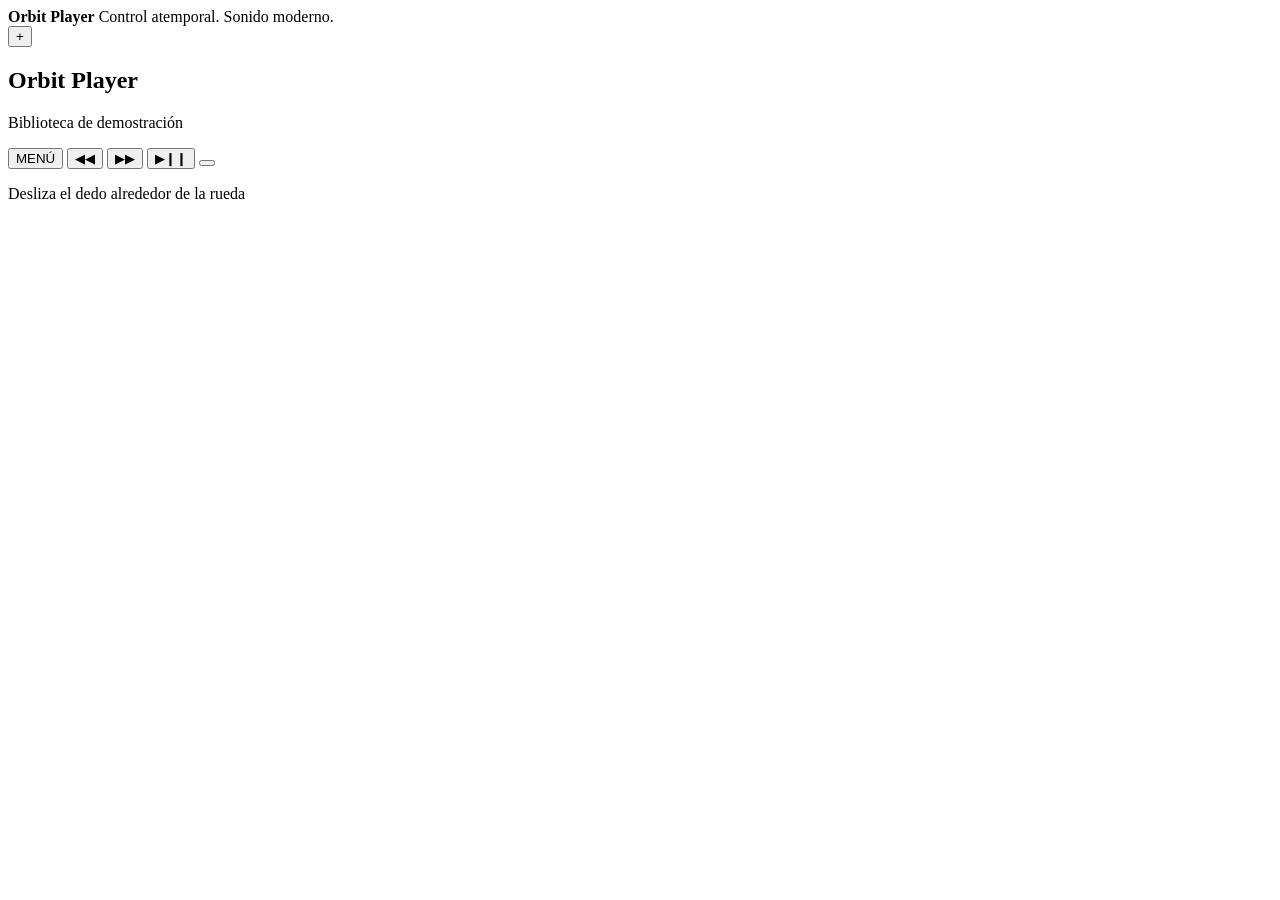
==== Preview/index.html @ 56c29f72 "feat(preview): add the mobile Orbit Player shell" ====
<!doctype html>
<html lang="es">
<head>
  <meta charset="utf-8">
  <meta name="viewport" content="width=device-width, initial-scale=1, viewport-fit=cover, user-scalable=no">
  <meta name="theme-color" content="#101218">
  <meta name="apple-mobile-web-app-capable" content="yes">
  <meta name="apple-mobile-web-app-status-bar-style" content="black-translucent">
  <meta name="apple-mobile-web-app-title" content="Orbit Player">
  <title>Orbit Player — Preview</title>
  <link rel="manifest" href="manifest.webmanifest">
  <link rel="stylesheet" href="styles.css">
</head>
<body>
  <main class="app-shell" aria-label="Orbit Player">
    <header class="app-header">
      <div class="brand-mark" aria-hidden="true"><span></span></div>
      <div class="brand-copy">
        <strong>Orbit Player</strong>
        <span>Control atemporal. Sonido moderno.</span>
      </div>
      <button class="round-action" id="importButton" type="button" aria-label="Importar música o vídeos">+</button>
    </header>

    <section class="display" aria-live="polite">
      <header class="display-header">
        <div>
          <h1 id="screenTitle">Orbit Player</h1>
          <p id="screenSubtitle">Biblioteca de demostración</p>
        </div>
        <div class="signal" aria-hidden="true"><i></i><i></i><i></i><i></i></div>
      </header>

      <div class="screen-body" id="screenBody"></div>
    </section>

    <section class="wheel-zone" aria-label="Rueda de control">
      <div class="wheel" id="wheel">
        <button class="wheel-key wheel-menu" id="menuKey" type="button">MENÚ</button>
        <button class="wheel-key wheel-prev" id="prevKey" type="button" aria-label="Anterior">◀◀</button>
        <button class="wheel-key wheel-next" id="nextKey" type="button" aria-label="Siguiente">▶▶</button>
        <button class="wheel-key wheel-play" id="playKey" type="button" aria-label="Reproducir o pausar">▶︎❙❙</button>
        <button class="select-key" id="selectKey" type="button" aria-label="Seleccionar"></button>
        <span class="wheel-glow" aria-hidden="true"></span>
      </div>
      <p class="wheel-hint" id="wheelHint">Desliza el dedo alrededor de la rueda</p>
    </section>
  </main>

  <input id="mediaInput" type="file" accept="audio/*,video/*" multiple hidden>
  <audio id="audioPlayer" preload="metadata"></audio>
  <video id="videoPlayer" preload="metadata" playsinline hidden></video>

  <dialog id="videoDialog" class="video-dialog">
    <div class="video-toolbar">
      <div>
        <strong id="videoTitle">Vídeo</strong>
        <span>Orbit Player</span>
      </div>
      <button id="closeVideo" type="button" aria-label="Cerrar vídeo">×</button>
    </div>
    <div class="video-stage" id="videoStage"></div>
  </dialog>

  <dialog id="infoDialog" class="info-dialog">
    <button id="closeInfo" type="button" aria-label="Cerrar">×</button>
    <div class="brand-mark large" aria-hidden="true"><span></span></div>
    <h2>Orbit Player</h2>
    <p>Vista previa táctil del reproductor nativo para iPhone.</p>
    <p class="muted">Los archivos se reproducen localmente y no se suben a ningún servidor.</p>
  </dialog>

  <script src="app.js" defer></script>
</body>
</html>
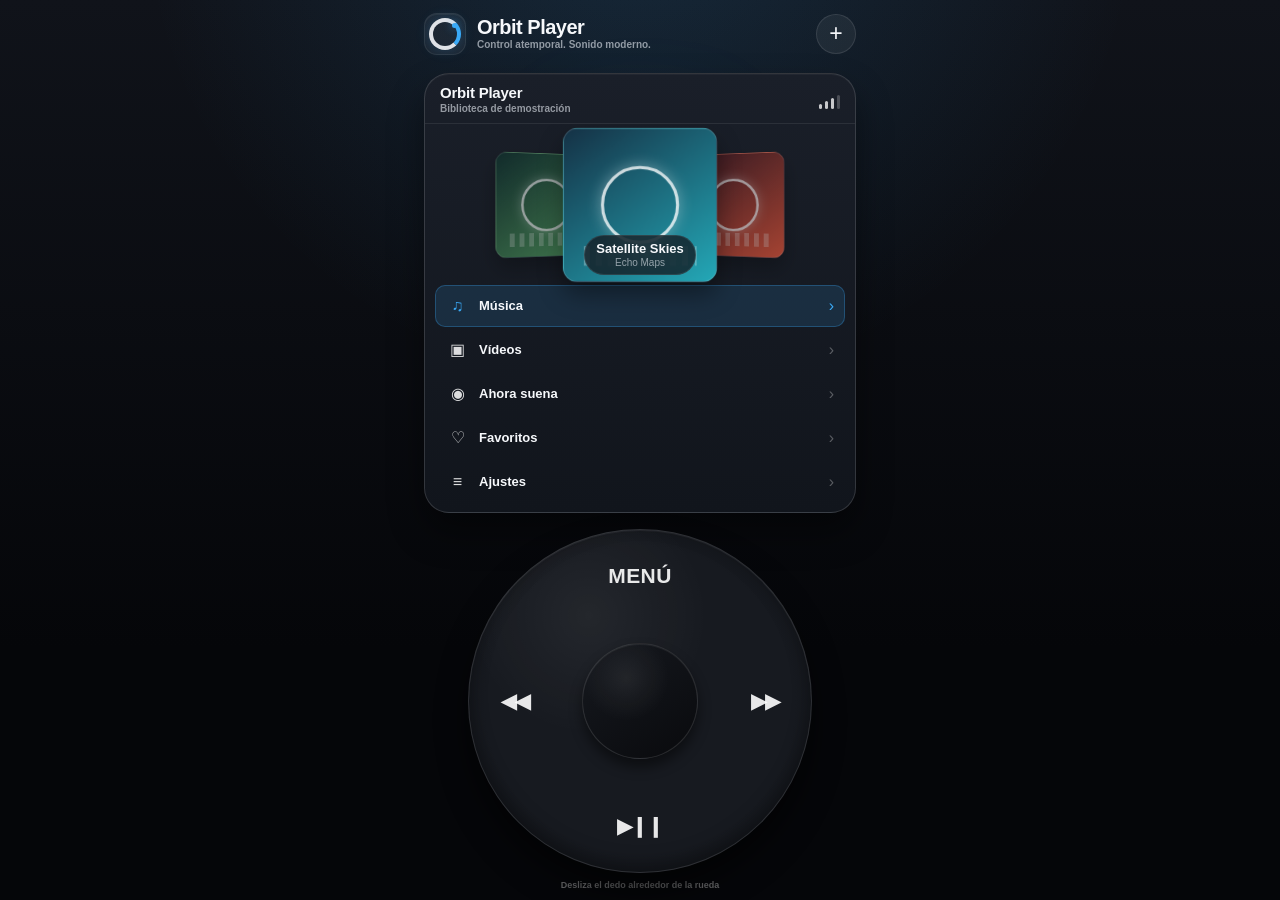
==== commit 4900e709: "chore(pages): trigger a fresh preview deployment" ====
--- a/Preview/index.html
+++ b/Preview/index.html
@@ -4,6 +4,7 @@
   <meta charset="utf-8">
   <meta name="viewport" content="width=device-width, initial-scale=1, viewport-fit=cover, user-scalable=no">
   <meta name="theme-color" content="#101218">
+  <meta name="description" content="Demostración táctil de Orbit Player para iPhone">
   <meta name="apple-mobile-web-app-capable" content="yes">
   <meta name="apple-mobile-web-app-status-bar-style" content="black-translucent">
   <meta name="apple-mobile-web-app-title" content="Orbit Player">
--- a/Preview/styles.css
+++ b/Preview/styles.css
@@ -0,0 +1,870 @@
+:root {
+  color-scheme: dark;
+  --bg-0: #050609;
+  --bg-1: #10131a;
+  --panel: #11151c;
+  --panel-raised: #1a1f29;
+  --line: rgba(255, 255, 255, 0.12);
+  --text: #f6f8fb;
+  --muted: rgba(238, 243, 250, 0.58);
+  --accent: #3aaaf7;
+  --accent-soft: rgba(58, 170, 247, 0.14);
+  --wheel: #171a20;
+  --wheel-edge: #08090c;
+  font-family: -apple-system, BlinkMacSystemFont, "SF Pro Display", "Helvetica Neue", Arial, sans-serif;
+  -webkit-tap-highlight-color: transparent;
+}
+
+* {
+  box-sizing: border-box;
+}
+
+html,
+body {
+  margin: 0;
+  min-height: 100%;
+  overflow: hidden;
+  background: var(--bg-0);
+}
+
+body {
+  min-height: 100dvh;
+  color: var(--text);
+  overscroll-behavior: none;
+  touch-action: none;
+  background:
+    radial-gradient(circle at 50% -12%, rgba(58, 170, 247, 0.15), transparent 42%),
+    linear-gradient(180deg, var(--bg-1), var(--bg-0) 72%);
+}
+
+button {
+  color: inherit;
+  font: inherit;
+}
+
+.app-shell {
+  width: min(100%, 470px);
+  height: 100dvh;
+  margin: 0 auto;
+  padding:
+    max(10px, env(safe-area-inset-top))
+    clamp(14px, 4vw, 22px)
+    max(8px, env(safe-area-inset-bottom));
+  display: grid;
+  grid-template-rows: auto minmax(300px, 1fr) auto;
+  gap: clamp(11px, 1.8dvh, 17px);
+  position: relative;
+  isolation: isolate;
+}
+
+.app-shell::before {
+  content: "";
+  position: absolute;
+  z-index: -1;
+  inset: 7% 3% auto;
+  height: 37%;
+  background: radial-gradient(circle, rgba(58, 170, 247, 0.08), transparent 68%);
+  filter: blur(24px);
+}
+
+.app-header {
+  min-height: 47px;
+  display: flex;
+  align-items: center;
+  gap: 11px;
+}
+
+.brand-mark {
+  width: 42px;
+  height: 42px;
+  flex: 0 0 42px;
+  display: grid;
+  place-items: center;
+  border: 1px solid rgba(255, 255, 255, 0.08);
+  background: rgba(255, 255, 255, 0.045);
+  border-radius: 13px;
+  box-shadow: inset 0 1px 0 rgba(255, 255, 255, 0.06);
+}
+
+.brand-mark::before {
+  content: "";
+  width: 24px;
+  height: 24px;
+  border: 4px solid rgba(245, 248, 251, 0.9);
+  border-right-color: var(--accent);
+  border-radius: 50%;
+  box-shadow: 0 0 14px rgba(58, 170, 247, 0.22);
+}
+
+.brand-mark span {
+  position: absolute;
+  width: 5px;
+  height: 5px;
+  border-radius: 50%;
+  background: var(--accent);
+  transform: translate(9px, -8px);
+  box-shadow: 0 0 8px rgba(58, 170, 247, 0.8);
+}
+
+.brand-mark.large {
+  width: 88px;
+  height: 88px;
+  margin-inline: auto;
+  border-radius: 24px;
+}
+
+.brand-mark.large::before {
+  width: 52px;
+  height: 52px;
+  border-width: 7px;
+}
+
+.brand-mark.large span {
+  width: 9px;
+  height: 9px;
+  transform: translate(20px, -17px);
+}
+
+.brand-copy {
+  min-width: 0;
+  display: grid;
+  gap: 1px;
+}
+
+.brand-copy strong {
+  font-size: 20px;
+  line-height: 1.05;
+  letter-spacing: -0.025em;
+}
+
+.brand-copy span {
+  overflow: hidden;
+  color: var(--muted);
+  font-size: 10px;
+  font-weight: 600;
+  white-space: nowrap;
+  text-overflow: ellipsis;
+}
+
+.round-action {
+  width: 40px;
+  height: 40px;
+  margin-left: auto;
+  border: 1px solid rgba(255, 255, 255, 0.1);
+  border-radius: 50%;
+  background: rgba(255, 255, 255, 0.06);
+  font-size: 23px;
+  font-weight: 300;
+  line-height: 1;
+  cursor: pointer;
+}
+
+.round-action:active {
+  transform: scale(0.95);
+  background: rgba(255, 255, 255, 0.11);
+}
+
+.display {
+  min-height: 0;
+  display: grid;
+  grid-template-rows: auto 1fr;
+  overflow: hidden;
+  border: 1px solid rgba(255, 255, 255, 0.14);
+  border-radius: 25px;
+  background: linear-gradient(180deg, var(--panel-raised), var(--panel));
+  box-shadow:
+    0 19px 35px rgba(0, 0, 0, 0.42),
+    inset 0 1px 0 rgba(255, 255, 255, 0.035);
+}
+
+.display-header {
+  min-height: 50px;
+  padding: 9px 15px;
+  display: flex;
+  align-items: center;
+  gap: 12px;
+  border-bottom: 1px solid rgba(255, 255, 255, 0.08);
+}
+
+.display-header h1,
+.display-header p {
+  margin: 0;
+}
+
+.display-header h1 {
+  font-size: 15px;
+  line-height: 1.15;
+  letter-spacing: -0.015em;
+}
+
+.display-header p {
+  margin-top: 2px;
+  color: var(--muted);
+  font-size: 10px;
+  font-weight: 600;
+}
+
+.signal {
+  margin-left: auto;
+  height: 20px;
+  display: flex;
+  align-items: end;
+  gap: 3px;
+}
+
+.signal i {
+  width: 3px;
+  border-radius: 3px;
+  background: rgba(255, 255, 255, 0.76);
+}
+
+.signal i:nth-child(1) { height: 5px; }
+.signal i:nth-child(2) { height: 8px; }
+.signal i:nth-child(3) { height: 11px; }
+.signal i:nth-child(4) { height: 14px; opacity: 0.28; }
+
+.screen-body {
+  min-height: 0;
+  overflow: hidden;
+}
+
+.home-screen {
+  height: 100%;
+  padding: 10px 10px 9px;
+  display: grid;
+  grid-template-rows: minmax(118px, 1fr) auto;
+  gap: 9px;
+}
+
+.cover-flow {
+  min-height: 0;
+  display: grid;
+  place-items: center;
+  position: relative;
+  perspective: 650px;
+}
+
+.cover {
+  width: clamp(84px, 27vw, 126px);
+  aspect-ratio: 1;
+  position: absolute;
+  display: grid;
+  place-items: center;
+  overflow: hidden;
+  border: 1px solid rgba(255, 255, 255, 0.15);
+  border-radius: 14px;
+  background: var(--cover-gradient);
+  box-shadow: 0 12px 24px rgba(0, 0, 0, 0.38);
+}
+
+.cover::before {
+  content: "";
+  width: 47%;
+  aspect-ratio: 1;
+  border: 3px solid rgba(255, 255, 255, 0.78);
+  border-radius: 50%;
+  box-shadow: 0 0 14px rgba(255, 255, 255, 0.34);
+}
+
+.cover::after {
+  content: "";
+  position: absolute;
+  inset: auto 13% 10%;
+  height: 13%;
+  opacity: 0.28;
+  background: repeating-linear-gradient(90deg, #fff 0 6px, transparent 6px 12px);
+}
+
+.cover.center {
+  z-index: 3;
+  width: clamp(112px, 35vw, 150px);
+  transform: translateZ(18px);
+}
+
+.cover.left {
+  z-index: 1;
+  transform: translateX(-74%) rotateY(27deg) scale(0.82);
+  opacity: 0.68;
+}
+
+.cover.right {
+  z-index: 1;
+  transform: translateX(74%) rotateY(-27deg) scale(0.82);
+  opacity: 0.68;
+}
+
+.cover-title {
+  position: absolute;
+  z-index: 5;
+  inset: auto auto 1px;
+  max-width: 88%;
+  padding: 5px 11px 6px;
+  display: grid;
+  gap: 1px;
+  text-align: center;
+  border: 1px solid rgba(255, 255, 255, 0.09);
+  border-radius: 999px;
+  background: rgba(17, 20, 26, 0.74);
+  -webkit-backdrop-filter: blur(12px);
+  backdrop-filter: blur(12px);
+}
+
+.cover-title strong {
+  overflow: hidden;
+  font-size: 13px;
+  white-space: nowrap;
+  text-overflow: ellipsis;
+}
+
+.cover-title span {
+  color: var(--muted);
+  font-size: 10px;
+}
+
+.menu-list,
+.media-list,
+.settings-list {
+  display: grid;
+  gap: 2px;
+}
+
+.menu-row,
+.media-row {
+  width: 100%;
+  min-height: 42px;
+  padding: 6px 10px;
+  display: flex;
+  align-items: center;
+  gap: 10px;
+  border: 1px solid transparent;
+  border-radius: 10px;
+  background: transparent;
+  text-align: left;
+  cursor: default;
+  transition: background 120ms ease, border-color 120ms ease, transform 120ms ease;
+}
+
+.menu-row.selected,
+.media-row.selected {
+  border-color: rgba(58, 170, 247, 0.29);
+  background: var(--accent-soft);
+}
+
+.menu-row.selected .row-icon,
+.menu-row.selected .chevron,
+.media-row.selected .chevron {
+  color: var(--accent);
+}
+
+.row-icon {
+  width: 23px;
+  flex: 0 0 23px;
+  color: rgba(255, 255, 255, 0.85);
+  font-size: 16px;
+  text-align: center;
+}
+
+.row-copy {
+  min-width: 0;
+  display: grid;
+  gap: 2px;
+}
+
+.row-copy strong {
+  overflow: hidden;
+  font-size: 13px;
+  font-weight: 650;
+  white-space: nowrap;
+  text-overflow: ellipsis;
+}
+
+.row-copy span {
+  overflow: hidden;
+  color: var(--muted);
+  font-size: 9px;
+  font-weight: 600;
+  white-space: nowrap;
+  text-overflow: ellipsis;
+}
+
+.chevron {
+  margin-left: auto;
+  color: rgba(255, 255, 255, 0.3);
+  font-size: 16px;
+}
+
+.list-screen {
+  height: 100%;
+  padding: 9px;
+  overflow-y: auto;
+  overscroll-behavior: contain;
+  scrollbar-width: none;
+}
+
+.list-screen::-webkit-scrollbar {
+  display: none;
+}
+
+.media-row {
+  min-height: 61px;
+}
+
+.thumb {
+  width: 47px;
+  height: 47px;
+  flex: 0 0 47px;
+  display: grid;
+  place-items: center;
+  overflow: hidden;
+  border: 1px solid rgba(255, 255, 255, 0.13);
+  border-radius: 11px;
+  background: var(--cover-gradient);
+}
+
+.thumb::before {
+  content: "";
+  width: 48%;
+  aspect-ratio: 1;
+  border: 2px solid rgba(255, 255, 255, 0.72);
+  border-radius: 50%;
+}
+
+.favorite-indicator {
+  color: var(--accent);
+  font-size: 14px;
+}
+
+.empty-state,
+.about-screen {
+  height: 100%;
+  padding: 20px 26px;
+  display: grid;
+  place-content: center;
+  justify-items: center;
+  gap: 10px;
+  text-align: center;
+}
+
+.empty-state .empty-icon {
+  color: var(--accent);
+  font-size: 38px;
+  font-weight: 300;
+}
+
+.empty-state strong,
+.about-screen h2 {
+  margin: 0;
+  font-size: 17px;
+}
+
+.empty-state p,
+.about-screen p {
+  margin: 0;
+  color: var(--muted);
+  font-size: 12px;
+  line-height: 1.4;
+}
+
+.now-playing {
+  height: 100%;
+  padding: 12px 14px 13px;
+  display: grid;
+  grid-template-rows: minmax(90px, 1fr) auto auto auto;
+  align-items: center;
+  gap: 9px;
+}
+
+.now-art {
+  width: min(48%, 166px);
+  aspect-ratio: 1;
+  margin: auto;
+  display: grid;
+  place-items: center;
+  border: 1px solid rgba(255, 255, 255, 0.14);
+  border-radius: 18px;
+  background: var(--cover-gradient);
+  box-shadow: 0 15px 28px rgba(0, 0, 0, 0.42);
+}
+
+.now-art::before {
+  content: "";
+  width: 47%;
+  aspect-ratio: 1;
+  border: 4px solid rgba(255, 255, 255, 0.84);
+  border-radius: 50%;
+  box-shadow: 0 0 18px rgba(255, 255, 255, 0.3);
+}
+
+.track-copy {
+  min-width: 0;
+  text-align: center;
+}
+
+.track-copy strong,
+.track-copy span {
+  display: block;
+  overflow: hidden;
+  white-space: nowrap;
+  text-overflow: ellipsis;
+}
+
+.track-copy strong {
+  font-size: 18px;
+}
+
+.track-copy span {
+  margin-top: 2px;
+  color: var(--muted);
+  font-size: 11px;
+}
+
+.progress-area {
+  display: grid;
+  gap: 5px;
+}
+
+.progress-track,
+.volume-track {
+  height: 5px;
+  overflow: hidden;
+  border-radius: 999px;
+  background: rgba(255, 255, 255, 0.13);
+}
+
+.progress-fill,
+.volume-fill {
+  width: 0;
+  height: 100%;
+  border-radius: inherit;
+  background: var(--accent);
+  transition: width 90ms linear;
+}
+
+.time-row,
+.volume-row {
+  display: flex;
+  align-items: center;
+  gap: 8px;
+  color: var(--muted);
+  font-size: 9px;
+  font-variant-numeric: tabular-nums;
+}
+
+.time-row span:last-child {
+  margin-left: auto;
+}
+
+.volume-row .volume-track {
+  flex: 1;
+  height: 4px;
+}
+
+.now-hint {
+  color: var(--muted);
+  font-size: 9px;
+  font-weight: 600;
+  text-align: center;
+}
+
+.wheel-zone {
+  display: grid;
+  justify-items: center;
+  gap: 7px;
+}
+
+.wheel {
+  width: min(77vw, 344px, 39dvh);
+  aspect-ratio: 1;
+  position: relative;
+  border: 1px solid rgba(255, 255, 255, 0.11);
+  border-radius: 50%;
+  background:
+    radial-gradient(circle at 35% 25%, rgba(255, 255, 255, 0.055), transparent 35%),
+    radial-gradient(circle, var(--wheel) 0 64%, var(--wheel-edge) 100%);
+  box-shadow:
+    0 19px 30px rgba(0, 0, 0, 0.55),
+    inset 0 1px 0 rgba(255, 255, 255, 0.055),
+    inset 0 -8px 18px rgba(0, 0, 0, 0.28);
+  touch-action: none;
+  user-select: none;
+  -webkit-user-select: none;
+}
+
+.wheel.tracking {
+  border-color: rgba(58, 170, 247, 0.36);
+  box-shadow:
+    0 19px 30px rgba(0, 0, 0, 0.55),
+    0 0 0 1px rgba(58, 170, 247, 0.15),
+    0 0 30px rgba(58, 170, 247, 0.07),
+    inset 0 1px 0 rgba(255, 255, 255, 0.06);
+}
+
+.wheel-glow {
+  position: absolute;
+  inset: 7%;
+  border-radius: 50%;
+  pointer-events: none;
+  background: conic-gradient(from var(--wheel-angle, 0deg), transparent 0 90%, rgba(58, 170, 247, 0.15) 97%, transparent 100%);
+  opacity: 0;
+  transition: opacity 120ms ease;
+  -webkit-mask: radial-gradient(circle, transparent 0 63%, #000 64% 100%);
+  mask: radial-gradient(circle, transparent 0 63%, #000 64% 100%);
+}
+
+.wheel.tracking .wheel-glow {
+  opacity: 1;
+}
+
+.wheel-key,
+.select-key {
+  position: absolute;
+  z-index: 3;
+  border: 0;
+  background: transparent;
+  cursor: pointer;
+}
+
+.wheel-key {
+  display: grid;
+  place-items: center;
+  color: rgba(255, 255, 255, 0.9);
+  font-size: clamp(14px, 4.2vw, 20px);
+  font-weight: 650;
+  letter-spacing: -0.05em;
+}
+
+.wheel-key:active {
+  color: var(--accent);
+  transform: scale(0.94);
+}
+
+.wheel-menu {
+  top: 2%;
+  left: 31%;
+  width: 38%;
+  height: 23%;
+  font-size: clamp(15px, 4.4vw, 21px);
+  letter-spacing: 0.02em;
+}
+
+.wheel-play {
+  bottom: 2%;
+  left: 31%;
+  width: 38%;
+  height: 23%;
+}
+
+.wheel-prev {
+  top: 31%;
+  left: 2%;
+  width: 23%;
+  height: 38%;
+}
+
+.wheel-next {
+  top: 31%;
+  right: 2%;
+  width: 23%;
+  height: 38%;
+}
+
+.select-key {
+  top: 33%;
+  left: 33%;
+  width: 34%;
+  height: 34%;
+  border: 1px solid rgba(255, 255, 255, 0.12);
+  border-radius: 50%;
+  background:
+    radial-gradient(circle at 38% 30%, rgba(255, 255, 255, 0.07), transparent 40%),
+    linear-gradient(145deg, #16191f, #090a0d);
+  box-shadow:
+    0 8px 13px rgba(0, 0, 0, 0.47),
+    inset 0 1px 0 rgba(255, 255, 255, 0.06);
+}
+
+.select-key:active {
+  transform: scale(0.97);
+  background: linear-gradient(145deg, #101319, #07080a);
+}
+
+.wheel-hint {
+  min-height: 12px;
+  margin: 0;
+  color: rgba(255, 255, 255, 0.38);
+  font-size: 9px;
+  font-weight: 600;
+  text-align: center;
+}
+
+.video-dialog,
+.info-dialog {
+  width: 100%;
+  height: 100%;
+  max-width: none;
+  max-height: none;
+  margin: 0;
+  padding: 0;
+  border: 0;
+  background: #000;
+  color: #fff;
+}
+
+.video-dialog::backdrop,
+.info-dialog::backdrop {
+  background: #000;
+}
+
+.video-dialog[open] {
+  display: grid;
+  grid-template-rows: auto 1fr;
+}
+
+.video-toolbar {
+  min-height: 62px;
+  padding: max(10px, env(safe-area-inset-top)) 16px 9px;
+  display: flex;
+  align-items: center;
+  gap: 12px;
+  background: rgba(10, 11, 14, 0.94);
+}
+
+.video-toolbar > div {
+  min-width: 0;
+  display: grid;
+  gap: 2px;
+}
+
+.video-toolbar strong,
+.video-toolbar span {
+  overflow: hidden;
+  white-space: nowrap;
+  text-overflow: ellipsis;
+}
+
+.video-toolbar strong { font-size: 15px; }
+.video-toolbar span { color: var(--muted); font-size: 10px; }
+
+.video-toolbar button,
+.info-dialog > button {
+  width: 38px;
+  height: 38px;
+  margin-left: auto;
+  border: 1px solid rgba(255, 255, 255, 0.12);
+  border-radius: 50%;
+  background: rgba(255, 255, 255, 0.08);
+  color: #fff;
+  font-size: 24px;
+}
+
+.video-stage {
+  min-height: 0;
+  display: grid;
+  place-items: center;
+}
+
+.video-stage video {
+  width: 100%;
+  height: 100%;
+  object-fit: contain;
+}
+
+.info-dialog[open] {
+  width: min(calc(100% - 30px), 390px);
+  height: auto;
+  max-height: 86dvh;
+  margin: auto;
+  padding: 28px 24px 26px;
+  display: grid;
+  gap: 12px;
+  border: 1px solid rgba(255, 255, 255, 0.13);
+  border-radius: 25px;
+  background: linear-gradient(180deg, #1a1e27, #0d0f14);
+  text-align: center;
+  box-shadow: 0 30px 80px rgba(0, 0, 0, 0.7);
+}
+
+.info-dialog > button {
+  position: absolute;
+  top: 13px;
+  right: 13px;
+  margin: 0;
+}
+
+.info-dialog h2,
+.info-dialog p {
+  margin: 0;
+}
+
+.info-dialog h2 { font-size: 22px; }
+.info-dialog p { font-size: 13px; line-height: 1.45; }
+.muted { color: var(--muted); }
+
+.toast {
+  position: fixed;
+  z-index: 20;
+  left: 50%;
+  bottom: max(14px, env(safe-area-inset-bottom));
+  max-width: calc(100% - 32px);
+  padding: 9px 14px;
+  border: 1px solid rgba(255, 255, 255, 0.12);
+  border-radius: 999px;
+  background: rgba(16, 18, 24, 0.9);
+  color: #fff;
+  font-size: 11px;
+  font-weight: 650;
+  text-align: center;
+  -webkit-backdrop-filter: blur(16px);
+  backdrop-filter: blur(16px);
+  transform: translate(-50%, 14px);
+  opacity: 0;
+  transition: opacity 160ms ease, transform 160ms ease;
+  pointer-events: none;
+}
+
+.toast.visible {
+  opacity: 1;
+  transform: translate(-50%, 0);
+}
+
+@media (max-height: 720px) {
+  .app-shell {
+    grid-template-rows: auto minmax(280px, 1fr) auto;
+    gap: 9px;
+  }
+
+  .app-header {
+    min-height: 40px;
+  }
+
+  .brand-mark {
+    width: 38px;
+    height: 38px;
+    flex-basis: 38px;
+  }
+
+  .brand-copy strong { font-size: 18px; }
+  .round-action { width: 37px; height: 37px; }
+  .display-header { min-height: 45px; padding-block: 7px; }
+  .home-screen { padding-top: 7px; }
+  .menu-row { min-height: 36px; padding-block: 5px; }
+  .wheel { width: min(70vw, 292px, 36dvh); }
+  .wheel-hint { display: none; }
+}
+
+@media (min-width: 700px) and (min-height: 850px) {
+  .app-shell {
+    width: 480px;
+    padding-inline: 24px;
+  }
+}
+
+@media (prefers-reduced-motion: reduce) {
+  *,
+  *::before,
+  *::after {
+    scroll-behavior: auto !important;
+    animation-duration: 0.01ms !important;
+    transition-duration: 0.01ms !important;
+  }
+}
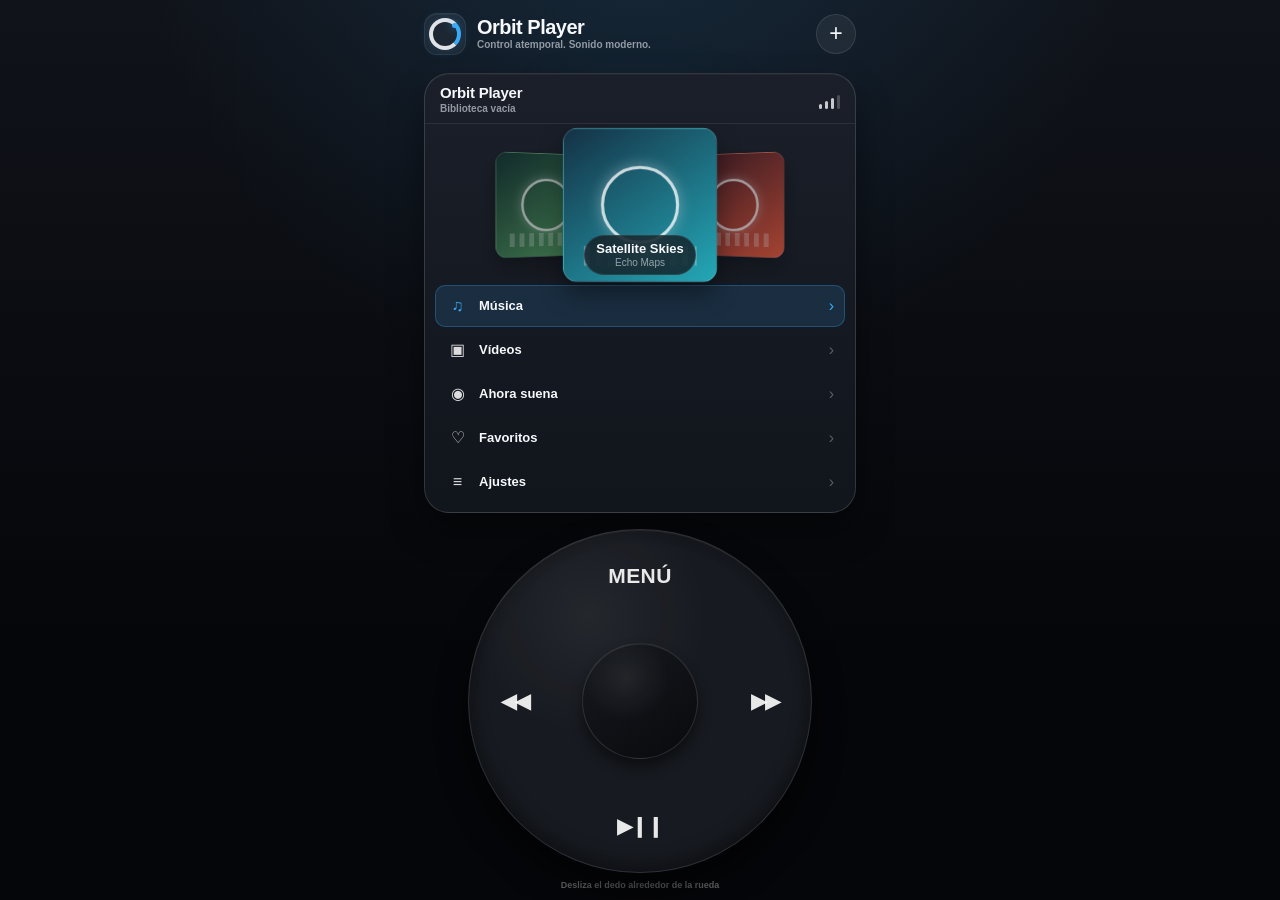
==== commit 955b8141: "feat(pwa): make Orbit Player the primary installable app" ====
--- a/Preview/index.html
+++ b/Preview/index.html
@@ -4,13 +4,14 @@
   <meta charset="utf-8">
   <meta name="viewport" content="width=device-width, initial-scale=1, viewport-fit=cover, user-scalable=no">
   <meta name="theme-color" content="#101218">
-  <meta name="description" content="Demostración táctil de Orbit Player para iPhone">
+  <meta name="format-detection" content="telephone=no">
   <meta name="apple-mobile-web-app-capable" content="yes">
   <meta name="apple-mobile-web-app-status-bar-style" content="black-translucent">
   <meta name="apple-mobile-web-app-title" content="Orbit Player">
-  <title>Orbit Player — Preview</title>
-  <link rel="manifest" href="manifest.webmanifest">
-  <link rel="stylesheet" href="styles.css">
+  <title>Orbit Player</title>
+  <link rel="manifest" href="./manifest.webmanifest?v=2026.08.19.2">
+  <link rel="icon" href="./icon.svg" type="image/svg+xml">
+  <link rel="stylesheet" href="./styles.css?v=2026.08.19.2">
 </head>
 <body>
   <main class="app-shell" aria-label="Orbit Player">
@@ -27,7 +28,7 @@
       <header class="display-header">
         <div>
           <h1 id="screenTitle">Orbit Player</h1>
-          <p id="screenSubtitle">Biblioteca de demostración</p>
+          <p id="screenSubtitle">Cargando biblioteca…</p>
         </div>
         <div class="signal" aria-hidden="true"><i></i><i></i><i></i><i></i></div>
       </header>
@@ -48,7 +49,13 @@
     </section>
   </main>
 
-  <input id="mediaInput" type="file" accept="audio/*,video/*" multiple hidden>
+  <input
+    id="mediaInput"
+    type="file"
+    accept="audio/*,video/*,.mp3,.m4a,.aac,.wav,.aif,.aiff,.caf,.flac,.ogg,.opus,.mp4,.m4v,.mov,.webm"
+    multiple
+    hidden
+  >
   <audio id="audioPlayer" preload="metadata"></audio>
   <video id="videoPlayer" preload="metadata" playsinline hidden></video>
 
@@ -67,10 +74,10 @@
     <button id="closeInfo" type="button" aria-label="Cerrar">×</button>
     <div class="brand-mark large" aria-hidden="true"><span></span></div>
     <h2>Orbit Player</h2>
-    <p>Vista previa táctil del reproductor nativo para iPhone.</p>
-    <p class="muted">Los archivos se reproducen localmente y no se suben a ningún servidor.</p>
+    <p>PWA personal para reproducir música y vídeos guardados en tu iPhone.</p>
+    <p class="muted">Los archivos se guardan localmente mediante IndexedDB y no se envían a GitHub ni a ningún servidor.</p>
   </dialog>
 
-  <script src="app.js" defer></script>
+  <script src="./app.js?v=2026.08.19.2" defer></script>
 </body>
 </html>
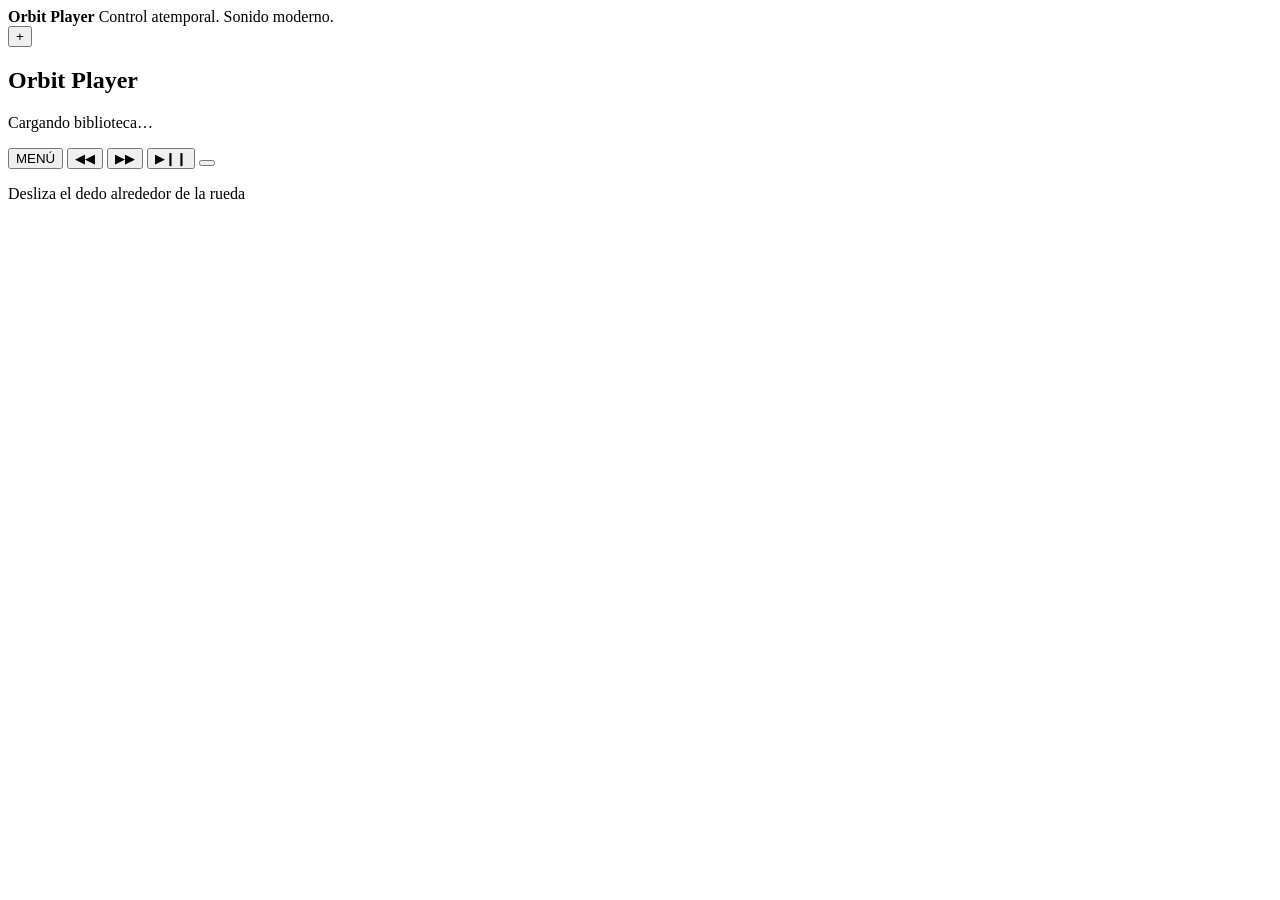
==== commit 811fb65d: "feat(pwa): load volume, seek and artwork enhancements" ====
--- a/Preview/index.html
+++ b/Preview/index.html
@@ -9,9 +9,9 @@
   <meta name="apple-mobile-web-app-status-bar-style" content="black-translucent">
   <meta name="apple-mobile-web-app-title" content="Orbit Player">
   <title>Orbit Player</title>
-  <link rel="manifest" href="./manifest.webmanifest?v=2026.08.19.2">
+  <link rel="manifest" href="./manifest.webmanifest?v=2026.08.19.3">
   <link rel="icon" href="./icon.svg" type="image/svg+xml">
-  <link rel="stylesheet" href="./styles.css?v=2026.08.19.2">
+  <link rel="stylesheet" href="./styles.css?v=2026.08.19.3">
 </head>
 <body>
   <main class="app-shell" aria-label="Orbit Player">
@@ -39,8 +39,8 @@
     <section class="wheel-zone" aria-label="Rueda de control">
       <div class="wheel" id="wheel">
         <button class="wheel-key wheel-menu" id="menuKey" type="button">MENÚ</button>
-        <button class="wheel-key wheel-prev" id="prevKey" type="button" aria-label="Anterior">◀◀</button>
-        <button class="wheel-key wheel-next" id="nextKey" type="button" aria-label="Siguiente">▶▶</button>
+        <button class="wheel-key wheel-prev" id="prevKey" type="button" aria-label="Retroceder diez segundos">◀◀</button>
+        <button class="wheel-key wheel-next" id="nextKey" type="button" aria-label="Avanzar diez segundos">▶▶</button>
         <button class="wheel-key wheel-play" id="playKey" type="button" aria-label="Reproducir o pausar">▶︎❙❙</button>
         <button class="select-key" id="selectKey" type="button" aria-label="Seleccionar"></button>
         <span class="wheel-glow" aria-hidden="true"></span>
@@ -78,6 +78,7 @@
     <p class="muted">Los archivos se guardan localmente mediante IndexedDB y no se envían a GitHub ni a ningún servidor.</p>
   </dialog>
 
-  <script src="./app.js?v=2026.08.19.2" defer></script>
+  <script src="./app.js?v=2026.08.19.3" defer></script>
+  <script src="./enhancements.js?v=2026.08.19.3" defer></script>
 </body>
-</html>
+</html>
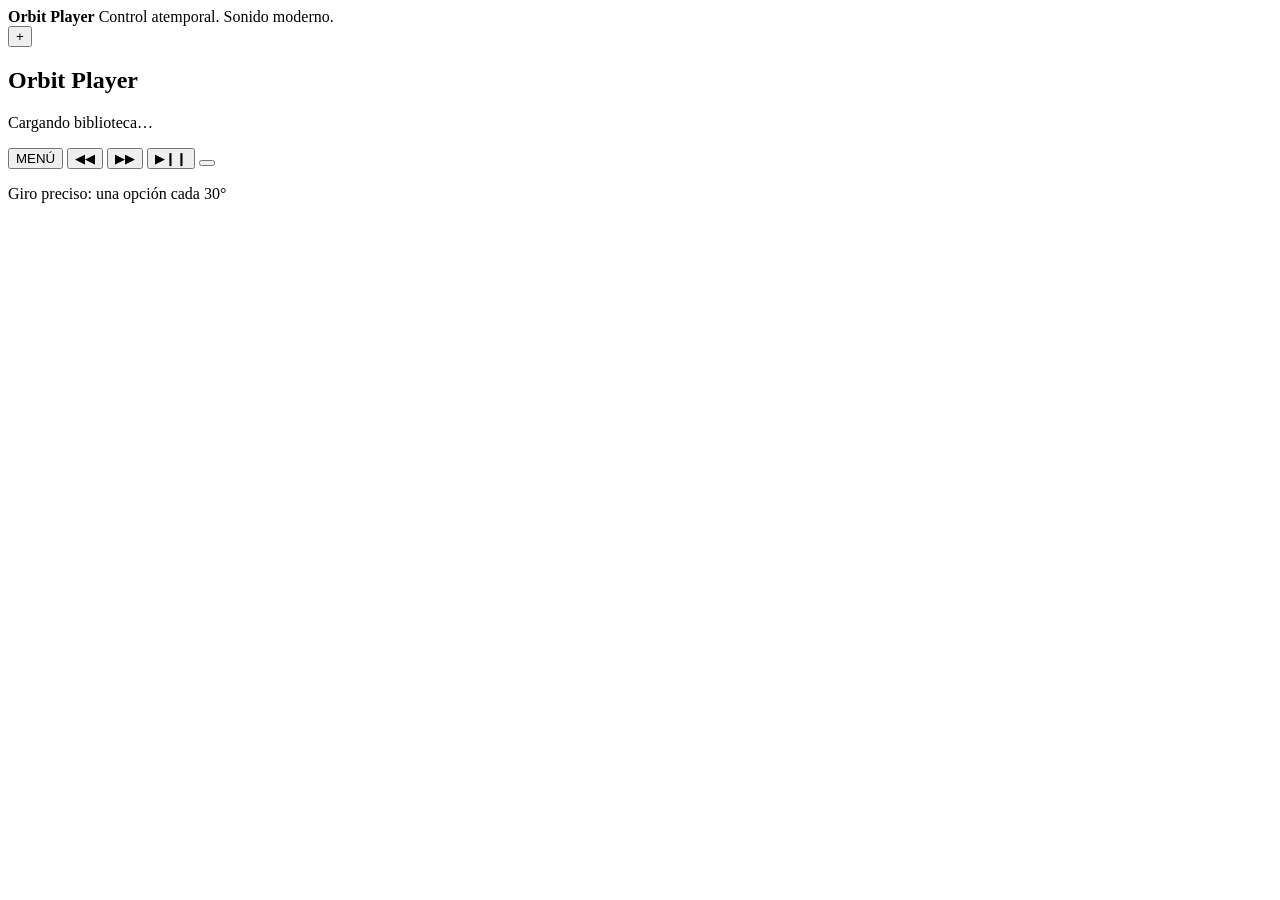
==== commit bd19f1e0: "feat(pwa): enable precise wheel and lock-screen playback mode" ====
--- a/Preview/index.html
+++ b/Preview/index.html
@@ -9,9 +9,9 @@
   <meta name="apple-mobile-web-app-status-bar-style" content="black-translucent">
   <meta name="apple-mobile-web-app-title" content="Orbit Player">
   <title>Orbit Player</title>
-  <link rel="manifest" href="./manifest.webmanifest?v=2026.08.19.3">
+  <link rel="manifest" href="./manifest.webmanifest?v=2026.08.19.5">
   <link rel="icon" href="./icon.svg" type="image/svg+xml">
-  <link rel="stylesheet" href="./styles.css?v=2026.08.19.3">
+  <link rel="stylesheet" href="./styles.css?v=2026.08.19.5">
 </head>
 <body>
   <main class="app-shell" aria-label="Orbit Player">
@@ -56,8 +56,8 @@
     multiple
     hidden
   >
-  <audio id="audioPlayer" preload="metadata"></audio>
-  <video id="videoPlayer" preload="metadata" playsinline hidden></video>
+  <audio id="audioPlayer" preload="auto" playsinline x-webkit-airplay="allow"></audio>
+  <video id="videoPlayer" preload="metadata" playsinline x-webkit-airplay="allow" hidden></video>
 
   <dialog id="videoDialog" class="video-dialog">
     <div class="video-toolbar">
@@ -78,7 +78,9 @@
     <p class="muted">Los archivos se guardan localmente mediante IndexedDB y no se envían a GitHub ni a ningún servidor.</p>
   </dialog>
 
-  <script src="./app.js?v=2026.08.19.3" defer></script>
-  <script src="./enhancements.js?v=2026.08.19.3" defer></script>
+  <script src="./background-mode.js?v=2026.08.19.5"></script>
+  <script src="./app.js?v=2026.08.19.5" defer></script>
+  <script src="./wheel-tuning.js?v=2026.08.19.5" defer></script>
+  <script src="./codec-fix.js?v=2026.08.19.4" defer></script>
 </body>
-</html>+</html>
